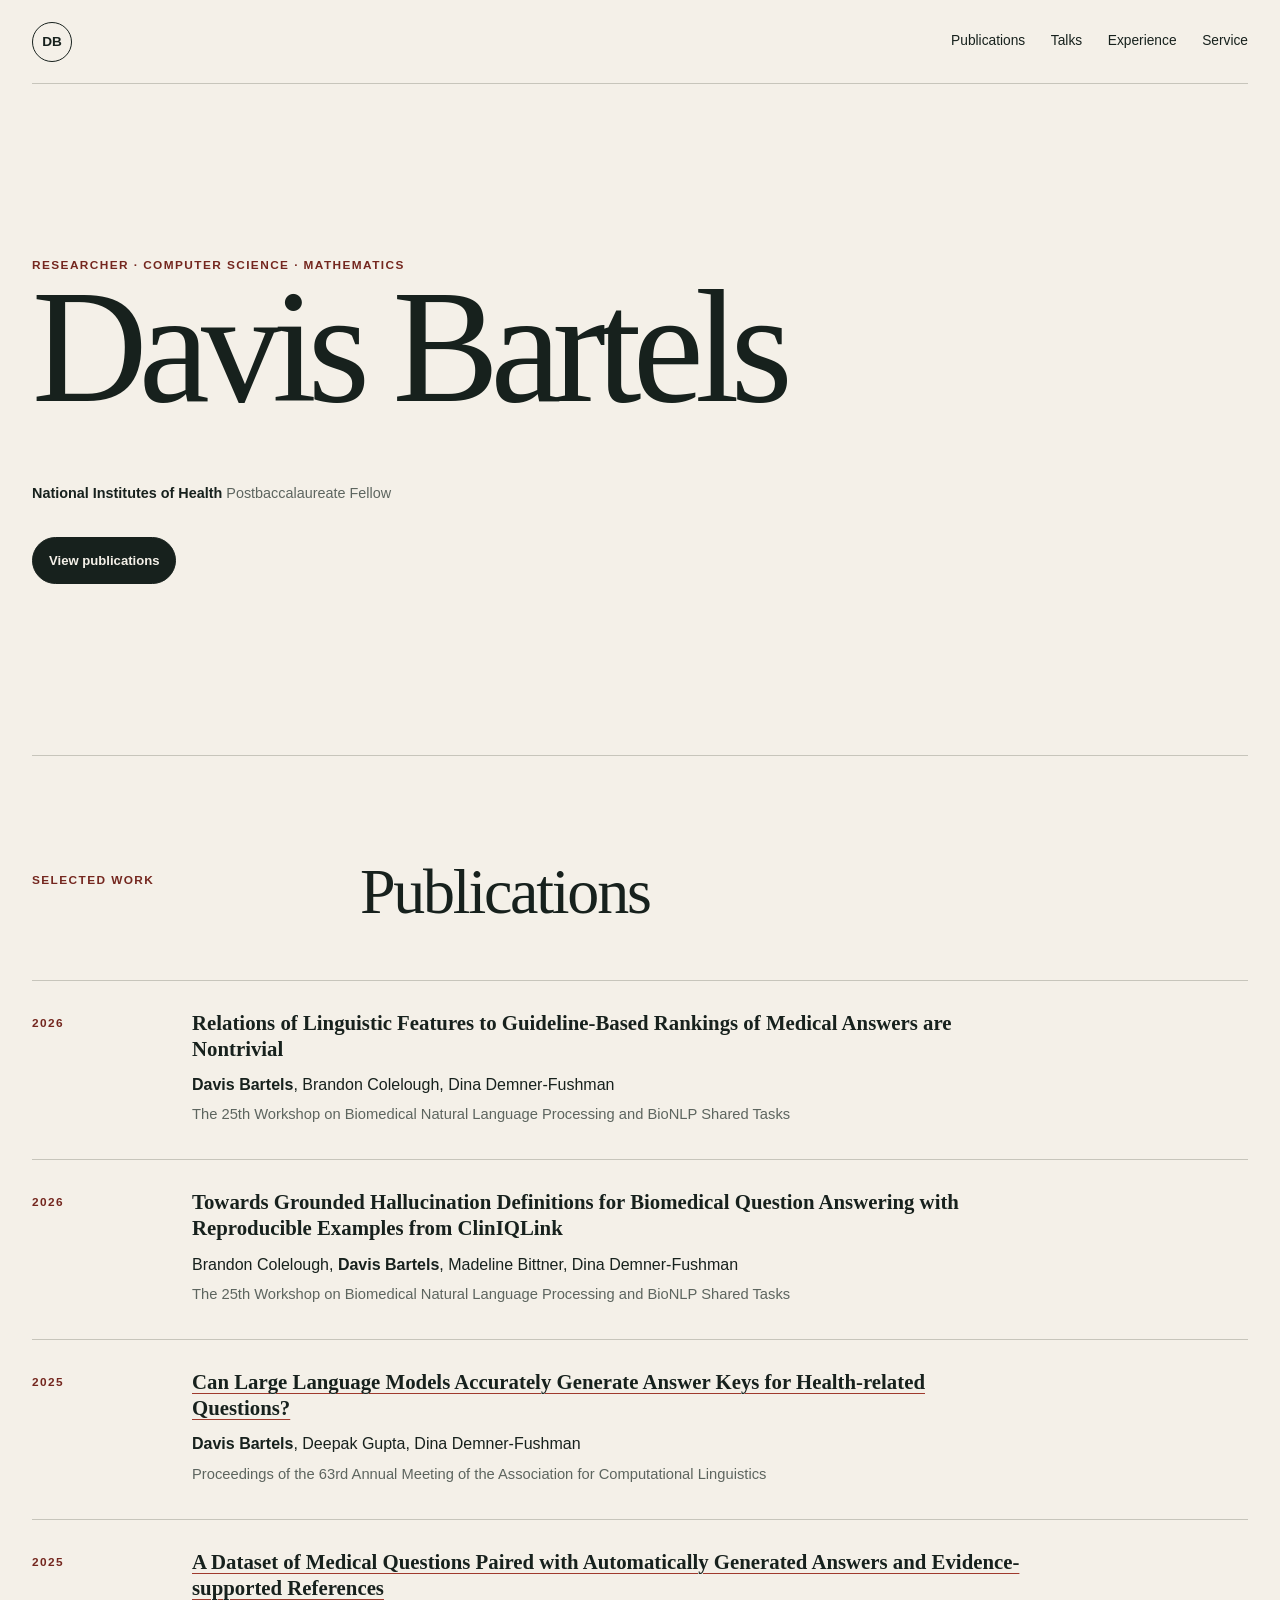
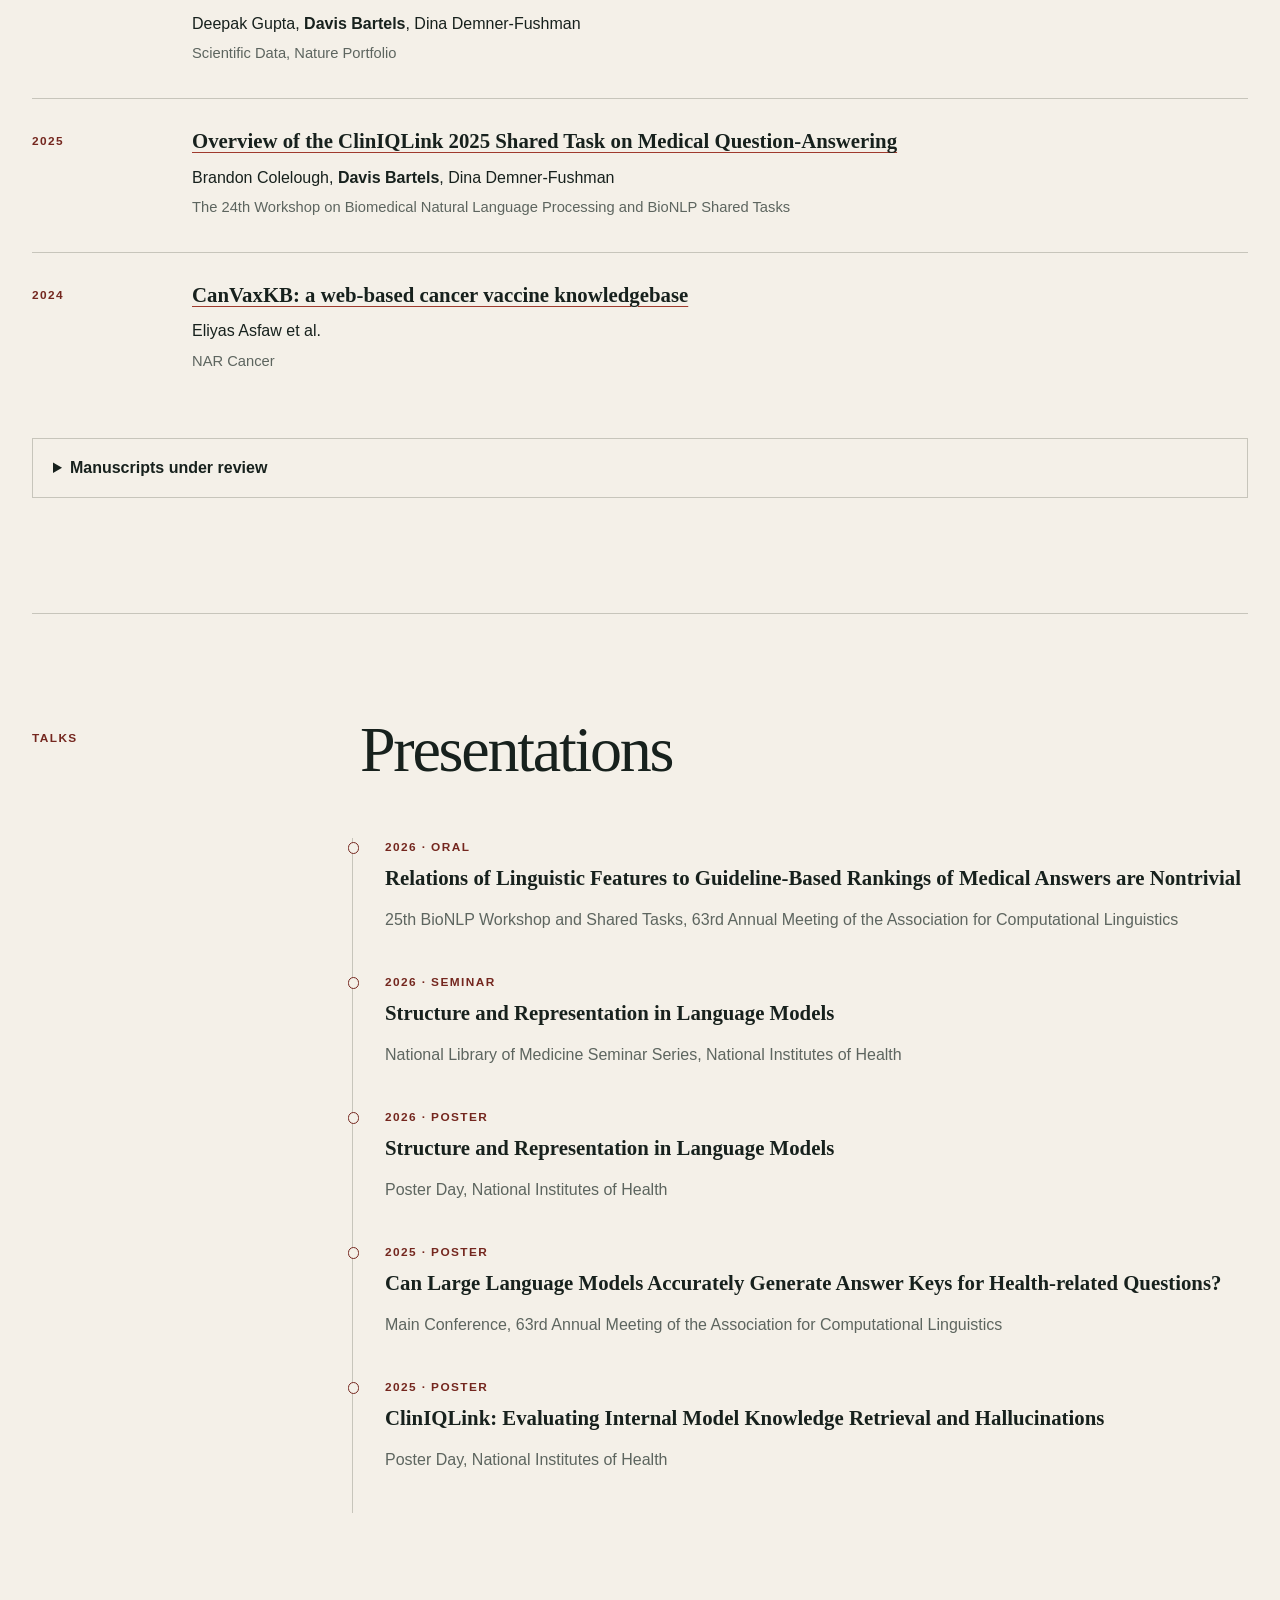
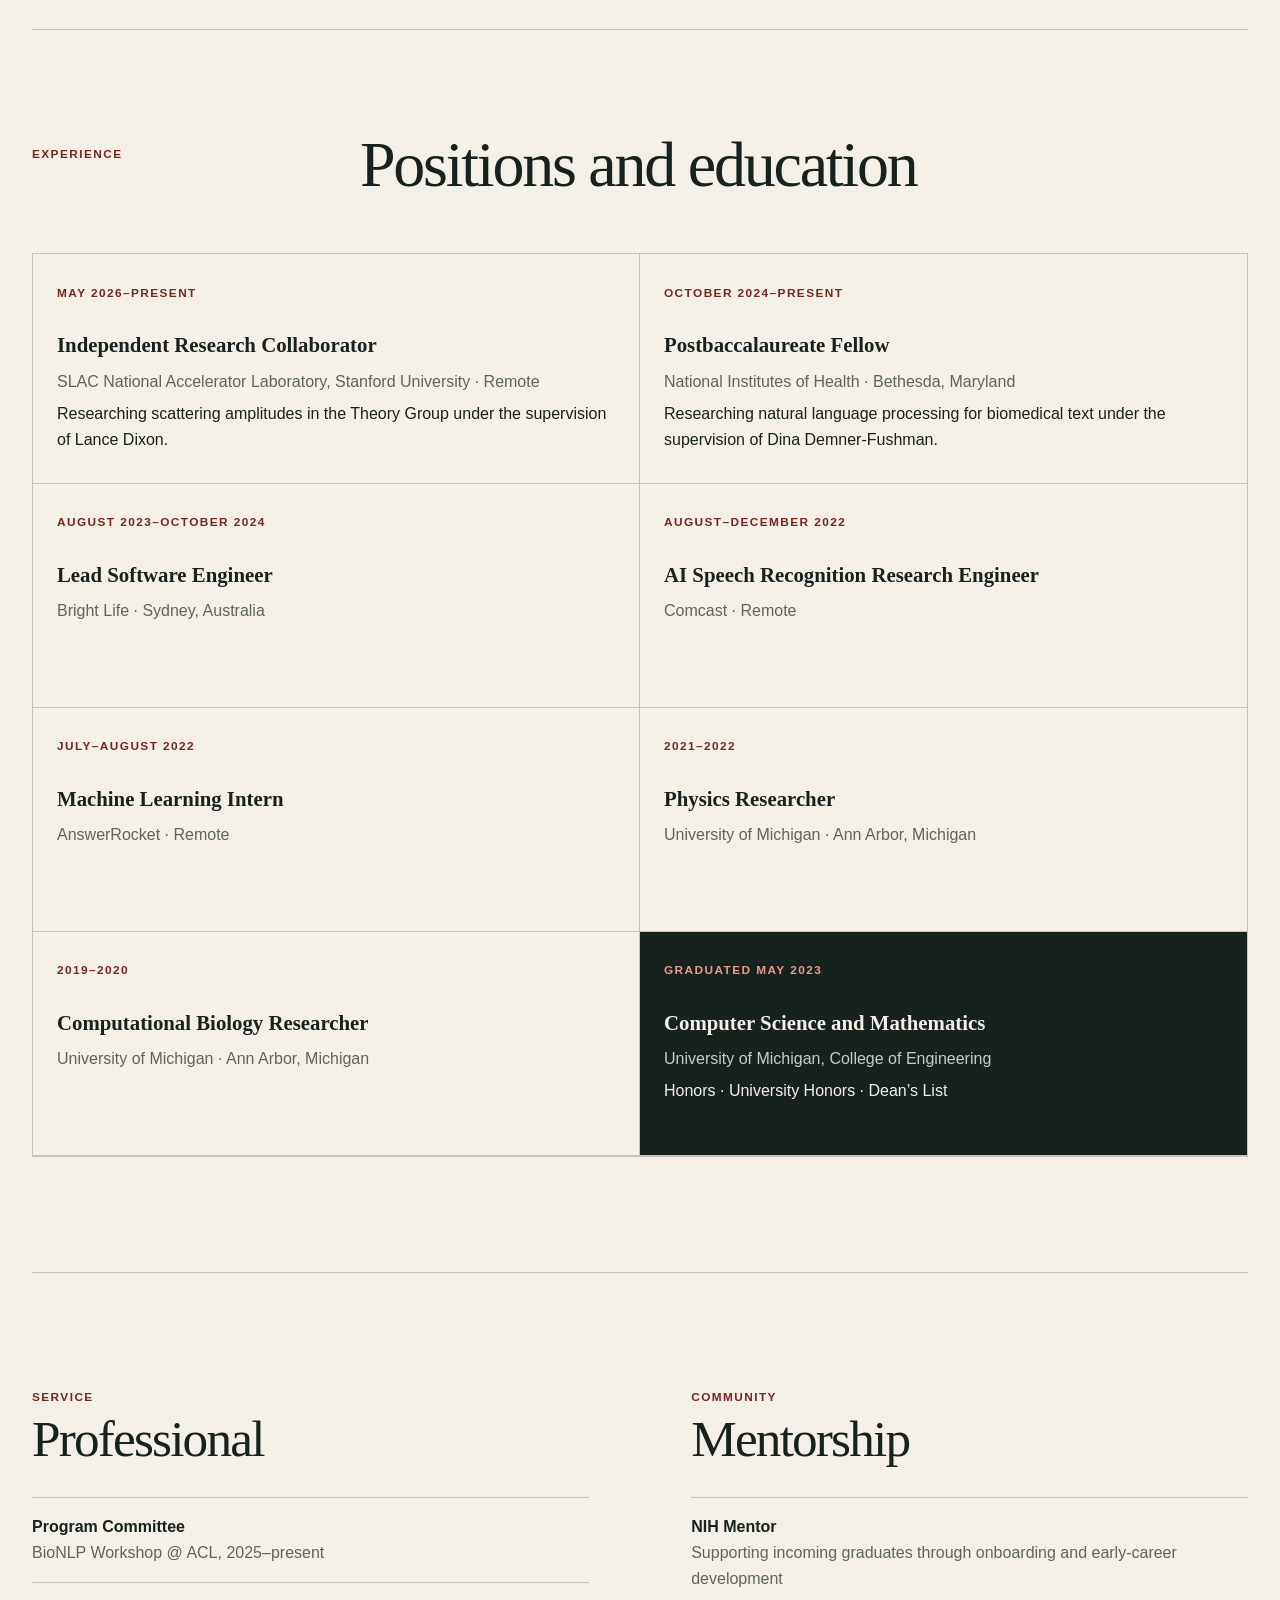
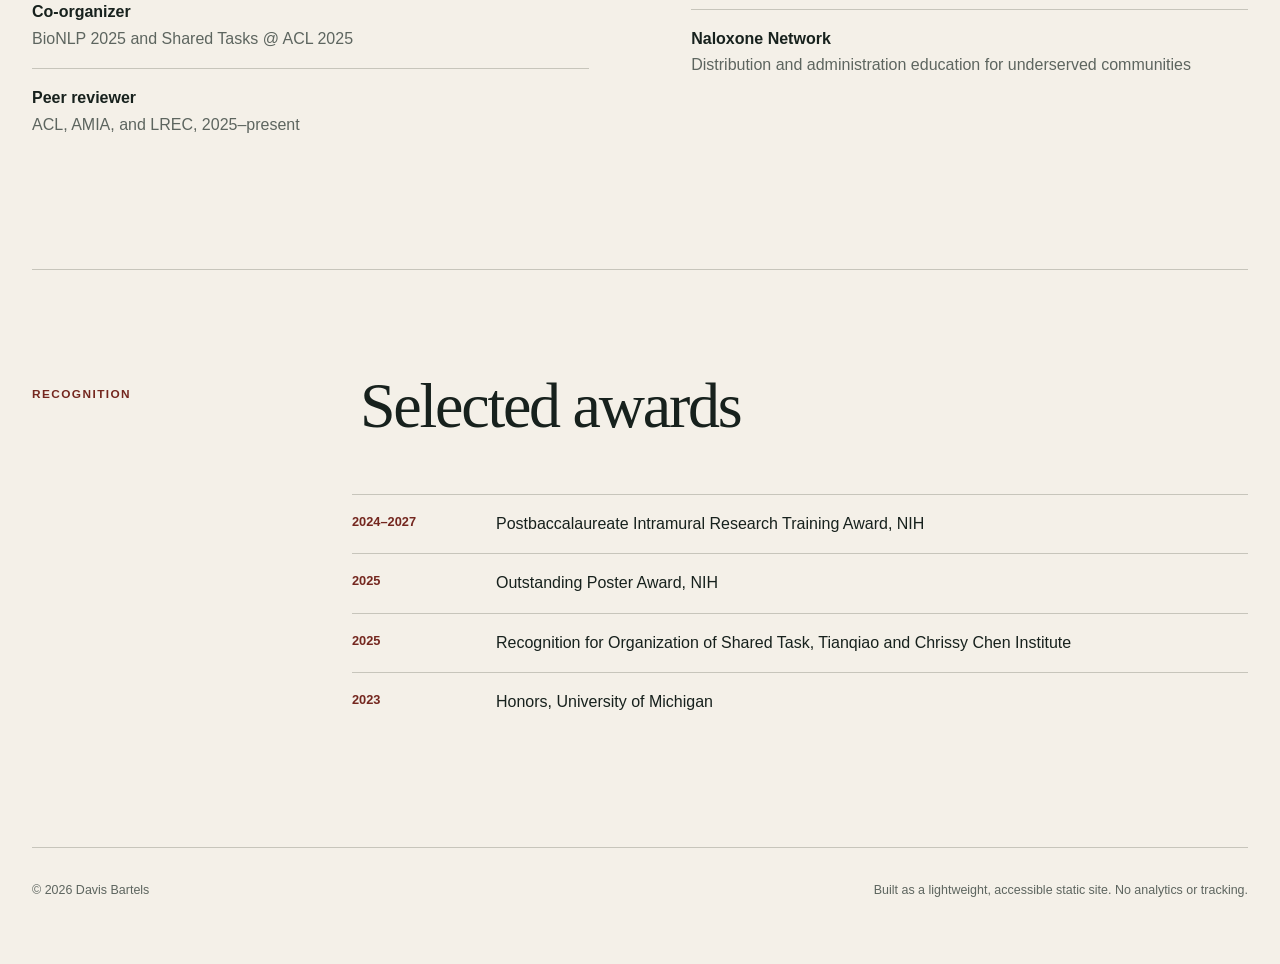
==== index.html @ d1b4a0ef "Add files via upload" ====
<!doctype html>
<html lang="en">
<head>
  <meta charset="utf-8">
  <meta name="viewport" content="width=device-width, initial-scale=1">
  <meta name="description" content="Research profile of Davis Bartels: biomedical natural language processing, trustworthy language models, and theoretical physics.">
  <meta name="robots" content="noindex, nofollow, noarchive, nosnippet, noimageindex">
  <meta name="googlebot" content="noindex, nofollow, noarchive, nosnippet, noimageindex">
  <meta name="bingbot" content="noindex, nofollow, noarchive, nosnippet, noimageindex">
  <meta name="referrer" content="strict-origin-when-cross-origin">
  <meta http-equiv="Permissions-Policy" content="camera=(), microphone=(), geolocation=(), interest-cohort=()">
  <meta name="color-scheme" content="light dark">
  <title>Davis Bartels | Research</title>
  <link rel="stylesheet" href="styles.css">
</head>
<body>
  <a class="skip-link" href="#main">Skip to content</a>
  <header class="site-header">
    <a class="wordmark" href="#top" aria-label="Davis Bartels, home">DB</a>
    <nav aria-label="Primary navigation">
      <a href="#publications">Publications</a>
      <a href="#talks">Talks</a>
      <a href="#experience">Experience</a>
      <a href="#service">Service</a>
    </nav>
  </header>

  <main id="main">
    <section class="hero" id="top" aria-labelledby="hero-title">
      <p class="eyebrow">Researcher · Computer science · Mathematics</p>
      <h1 id="hero-title">Davis Bartels</h1>
      <div class="affiliations" aria-label="Current affiliations">
        <p><span>National Institutes of Health</span> Postbaccalaureate Fellow</p>
      </div>
      <div class="hero-actions">
        <a class="button primary" href="#publications">View publications</a>
      </div>
    </section>

    <section class="section" id="publications" aria-labelledby="publications-title">
      <div class="section-heading">
        <p class="kicker">Selected work</p>
        <h2 id="publications-title">Publications</h2>
      </div>
      <ol class="publication-list">
        <li>
          <p class="pub-year">2026</p>
          <div>
            <h3>Relations of Linguistic Features to Guideline-Based Rankings of Medical Answers are Nontrivial</h3>
            <p><strong>Davis Bartels</strong>, Brandon Colelough, Dina Demner-Fushman</p>
            <p class="venue">The 25th Workshop on Biomedical Natural Language Processing and BioNLP Shared Tasks</p>
          </div>
        </li>
        <li>
          <p class="pub-year">2026</p>
          <div>
            <h3>Towards Grounded Hallucination Definitions for Biomedical Question Answering with Reproducible Examples from ClinIQLink</h3>
            <p>Brandon Colelough, <strong>Davis Bartels</strong>, Madeline Bittner, Dina Demner-Fushman</p>
            <p class="venue">The 25th Workshop on Biomedical Natural Language Processing and BioNLP Shared Tasks</p>
          </div>
        </li>
        <li>
          <p class="pub-year">2025</p>
          <div>
            <h3><a href="https://aclanthology.org/2025.acl-short.28/" rel="noopener noreferrer">Can Large Language Models Accurately Generate Answer Keys for Health-related Questions?</a></h3>
            <p><strong>Davis Bartels</strong>, Deepak Gupta, Dina Demner-Fushman</p>
            <p class="venue">Proceedings of the 63rd Annual Meeting of the Association for Computational Linguistics</p>
          </div>
        </li>
        <li>
          <p class="pub-year">2025</p>
          <div>
            <h3><a href="https://www.nature.com/articles/s41597-025-05336-3" rel="noopener noreferrer">A Dataset of Medical Questions Paired with Automatically Generated Answers and Evidence-supported References</a></h3>
            <p>Deepak Gupta, <strong>Davis Bartels</strong>, Dina Demner-Fushman</p>
            <p class="venue">Scientific Data, Nature Portfolio</p>
          </div>
        </li>
        <li>
          <p class="pub-year">2025</p>
          <div>
            <h3><a href="https://aclanthology.org/2025.bionlp-1.32/" rel="noopener noreferrer">Overview of the ClinIQLink 2025 Shared Task on Medical Question-Answering</a></h3>
            <p>Brandon Colelough, <strong>Davis Bartels</strong>, Dina Demner-Fushman</p>
            <p class="venue">The 24th Workshop on Biomedical Natural Language Processing and BioNLP Shared Tasks</p>
          </div>
        </li>
        <li>
          <p class="pub-year">2024</p>
          <div>
            <h3><a href="https://doi.org/10.1093/narcan/zcad060" rel="noopener noreferrer">CanVaxKB: a web-based cancer vaccine knowledgebase</a></h3>
            <p>Eliyas Asfaw et al.</p>
            <p class="venue">NAR Cancer</p>
          </div>
        </li>
      </ol>

      <details class="under-review">
        <summary>Manuscripts under review</summary>
        <div>
          <p><em>Beyond the Prompt: Approaches to Knowledge Boundary Detection in Large Language Models—A Systematic Literature Review.</em> Brandon Colelough, <strong>Davis Bartels</strong>, et al. Submitted to IEEE Transactions on Neural Networks and Learning Systems.</p>
          <p><em>BioACE: An Automated Framework for Biomedical Answer and Citation Evaluations.</em> Deepak Gupta, <strong>Davis Bartels</strong>, Dina Demner-Fushman. Submitted to Nature Machine Intelligence.</p>
          <p><em>ClinIQLink: A Neuro-Symbolic Pipeline for QA Generation with Crowd-Sourced Human-in-the-Loop Verification.</em> Brandon Colelough, <strong>Davis Bartels</strong>, Dina Demner-Fushman. Submitted to IJCAI-ECAI.</p>
        </div>
      </details>
    </section>

    <section class="section" id="talks" aria-labelledby="talks-title">
      <div class="section-heading">
        <p class="kicker">Talks</p>
        <h2 id="talks-title">Presentations</h2>
      </div>
      <div class="timeline">
        <article>
          <p class="timeline-date">2026 · Oral</p>
          <h3>Relations of Linguistic Features to Guideline-Based Rankings of Medical Answers are Nontrivial</h3>
          <p>25th BioNLP Workshop and Shared Tasks, 63rd Annual Meeting of the Association for Computational Linguistics</p>
        </article>
        <article>
          <p class="timeline-date">2026 · Seminar</p>
          <h3>Structure and Representation in Language Models</h3>
          <p>National Library of Medicine Seminar Series, National Institutes of Health</p>
        </article>
        <article>
          <p class="timeline-date">2026 · Poster</p>
          <h3>Structure and Representation in Language Models</h3>
          <p>Poster Day, National Institutes of Health</p>
        </article>
        <article>
          <p class="timeline-date">2025 · Poster</p>
          <h3>Can Large Language Models Accurately Generate Answer Keys for Health-related Questions?</h3>
          <p>Main Conference, 63rd Annual Meeting of the Association for Computational Linguistics</p>
        </article>
        <article>
          <p class="timeline-date">2025 · Poster</p>
          <h3>ClinIQLink: Evaluating Internal Model Knowledge Retrieval and Hallucinations</h3>
          <p>Poster Day, National Institutes of Health</p>
        </article>
      </div>
    </section>

    <section class="section" id="experience" aria-labelledby="experience-title">
      <div class="section-heading">
        <p class="kicker">Experience</p>
        <h2 id="experience-title">Positions and education</h2>
      </div>
      <div class="positions">
        <article>
          <p class="position-date">May 2026–present</p>
          <h3>Independent Research Collaborator</h3>
          <p class="institution">SLAC National Accelerator Laboratory, Stanford University · Remote</p>
          <p>Researching scattering amplitudes in the Theory Group under the supervision of Lance Dixon.</p>
        </article>
        <article>
          <p class="position-date">October 2024–present</p>
          <h3>Postbaccalaureate Fellow</h3>
          <p class="institution">National Institutes of Health · Bethesda, Maryland</p>
          <p>Researching natural language processing for biomedical text under the supervision of Dina Demner-Fushman.</p>
        </article>
        <article>
          <p class="position-date">August 2023–October 2024</p>
          <h3>Lead Software Engineer</h3>
          <p class="institution">Bright Life · Sydney, Australia</p>
        </article>
        <article>
          <p class="position-date">August–December 2022</p>
          <h3>AI Speech Recognition Research Engineer</h3>
          <p class="institution">Comcast · Remote</p>
        </article>
        <article>
          <p class="position-date">July–August 2022</p>
          <h3>Machine Learning Intern</h3>
          <p class="institution">AnswerRocket · Remote</p>
        </article>
        <article>
          <p class="position-date">2021–2022</p>
          <h3>Physics Researcher</h3>
          <p class="institution">University of Michigan · Ann Arbor, Michigan</p>
        </article>
        <article>
          <p class="position-date">2019–2020</p>
          <h3>Computational Biology Researcher</h3>
          <p class="institution">University of Michigan · Ann Arbor, Michigan</p>
        </article>
        <article class="education-card">
          <p class="position-date">Graduated May 2023</p>
          <h3>Computer Science and Mathematics</h3>
          <p class="institution">University of Michigan, College of Engineering</p>
          <p>Honors · University Honors · Dean’s List</p>
        </article>
      </div>
    </section>

    <section class="section split" id="service" aria-labelledby="service-title">
      <div>
        <div class="section-heading compact">
          <p class="kicker">Service</p>
          <h2 id="service-title">Professional</h2>
        </div>
        <ul class="clean-list">
          <li><span>Program Committee</span> BioNLP Workshop @ ACL, 2025–present</li>
          <li><span>Co-organizer</span> BioNLP 2025 and Shared Tasks @ ACL 2025</li>
          <li><span>Peer reviewer</span> ACL, AMIA, and LREC, 2025–present</li>
        </ul>
      </div>
      <div>
        <div class="section-heading compact">
          <p class="kicker">Community</p>
          <h2>Mentorship</h2>
        </div>
        <ul class="clean-list">
          <li><span>NIH Mentor</span> Supporting incoming graduates through onboarding and early-career development</li>
          <li><span>Naloxone Network</span> Distribution and administration education for underserved communities</li>
        </ul>
      </div>
    </section>

    <section class="section recognition" aria-labelledby="recognition-title">
      <div class="section-heading">
        <p class="kicker">Recognition</p>
        <h2 id="recognition-title">Selected awards</h2>
      </div>
      <ul class="award-list">
        <li><span>2024–2027</span> Postbaccalaureate Intramural Research Training Award, NIH</li>
        <li><span>2025</span> Outstanding Poster Award, NIH</li>
        <li><span>2025</span> Recognition for Organization of Shared Task, Tianqiao and Chrissy Chen Institute</li>
        <li><span>2023</span> Honors, University of Michigan</li>
      </ul>
    </section>
  </main>

  <footer>
    <p>© <span id="year"></span> Davis Bartels</p>
    <p>Built as a lightweight, accessible static site. No analytics or tracking.</p>
  </footer>

  <script src="script.js"></script>
</body>
</html>
---- styles.css ----
:root {
  --paper: #f4f0e8;
  --ink: #17211d;
  --muted: #5d655f;
  --line: #c7c5bb;
  --accent: #9f3a2d;
  --accent-dark: #74271f;
  --panel: #e8e4da;
  --max: 76rem;
  --serif: Georgia, "Times New Roman", serif;
  --sans: Inter, ui-sans-serif, -apple-system, BlinkMacSystemFont, "Segoe UI", sans-serif;
}

* { box-sizing: border-box; }
html { scroll-behavior: smooth; }
body {
  margin: 0;
  background: var(--paper);
  color: var(--ink);
  font: 1rem/1.65 var(--sans);
  text-rendering: optimizeLegibility;
}
a { color: inherit; text-decoration-color: var(--accent); text-underline-offset: .2em; }
a:hover { color: var(--accent-dark); }
button, a { -webkit-tap-highlight-color: transparent; }
:focus-visible { outline: 3px solid var(--accent); outline-offset: 4px; }
.skip-link { position: fixed; left: 1rem; top: -5rem; z-index: 20; padding: .75rem 1rem; background: var(--ink); color: var(--paper); }
.skip-link:focus { top: 1rem; }

.site-header {
  position: relative;
  z-index: 10;
  display: flex;
  align-items: center;
  justify-content: space-between;
  width: min(calc(100% - 2rem), var(--max));
  margin: 0 auto;
  padding: 1.35rem 0;
  border-bottom: 1px solid var(--line);
}
.wordmark { display: grid; place-items: center; width: 2.5rem; height: 2.5rem; border: 1px solid var(--ink); border-radius: 50%; font: 700 .85rem/1 var(--sans); text-decoration: none; }
nav { display: flex; gap: clamp(.75rem, 2vw, 1.75rem); font-size: .86rem; }
nav a { text-decoration: none; }

main, footer { width: min(calc(100% - 2rem), var(--max)); margin-inline: auto; }
.hero { min-height: 42rem; display: flex; flex-direction: column; justify-content: center; padding: clamp(5rem, 10vw, 9rem) 0; border-bottom: 1px solid var(--line); }
.eyebrow, .kicker, .timeline-date, .position-date, .pub-year { margin: 0; color: var(--accent-dark); font-size: .74rem; font-weight: 750; letter-spacing: .12em; text-transform: uppercase; }
h1 { max-width: 10ch; margin: .2rem 0 1.5rem; font: 500 clamp(4rem, 13vw, 10rem)/.87 var(--serif); letter-spacing: -.055em; }
.lede { max-width: 58rem; margin: 0; font: 400 clamp(1.25rem, 2.4vw, 2rem)/1.4 var(--serif); }
.affiliations { display: flex; flex-wrap: wrap; gap: .5rem 2rem; margin-top: 2.5rem; color: var(--muted); font-size: .9rem; }
.affiliations p { margin: 0; }
.affiliations span { color: var(--ink); font-weight: 700; }
.hero-actions { display: flex; flex-wrap: wrap; gap: .75rem; margin-top: 2rem; }
.button { display: inline-flex; align-items: center; justify-content: center; min-height: 2.9rem; padding: .65rem 1rem; border: 1px solid var(--ink); background: transparent; color: var(--ink); border-radius: 999px; font: 700 .82rem/1 var(--sans); text-decoration: none; cursor: pointer; }
.button.primary { background: var(--ink); color: var(--paper); }
.button:hover { transform: translateY(-1px); }
.button.primary:hover { background: var(--accent-dark); color: #fff; border-color: var(--accent-dark); }

.section { padding: clamp(4.5rem, 9vw, 8rem) 0; border-bottom: 1px solid var(--line); scroll-margin-top: 1rem; }
.section-heading { display: grid; grid-template-columns: minmax(7rem, 1fr) 3fr; gap: 2rem; align-items: start; margin-bottom: 3.5rem; }
.section-heading h2 { margin: -.18em 0 0; font: 500 clamp(2.4rem, 5vw, 5rem)/1 var(--serif); letter-spacing: -.035em; }
.publication-list h3, .timeline h3, .positions h3 { margin: 0 0 .65rem; font: 600 1.3rem/1.25 var(--serif); }

.publication-list { list-style: none; margin: 0; padding: 0; }
.publication-list li { display: grid; grid-template-columns: 8rem 1fr; gap: 2rem; padding: 1.8rem 0; border-top: 1px solid var(--line); }
.publication-list p { margin: .25rem 0; }
.publication-list h3 { max-width: 52rem; }
.publication-list h3 a { text-decoration-thickness: .06em; }
.venue { color: var(--muted); font-size: .92rem; }
.under-review { margin-top: 2rem; border: 1px solid var(--line); }
.under-review summary { padding: 1rem 1.25rem; cursor: pointer; font-weight: 700; }
.under-review div { padding: 0 1.25rem 1rem; color: var(--muted); }

.timeline { margin-left: calc(25% + 1rem); }
.timeline article { position: relative; padding: 0 0 2.5rem 2rem; border-left: 1px solid var(--line); }
.timeline article::before { content: ""; position: absolute; left: -.34rem; top: .25rem; width: .62rem; height: .62rem; background: var(--paper); border: 1px solid var(--accent-dark); border-radius: 50%; }
.timeline h3 { margin-top: .45rem; }
.timeline article > p:last-child { margin-bottom: 0; color: var(--muted); }

.positions { display: grid; grid-template-columns: repeat(2, 1fr); border: 1px solid var(--line); }
.positions article { min-height: 14rem; padding: 1.5rem; border-right: 1px solid var(--line); border-bottom: 1px solid var(--line); }
.positions article:nth-child(even) { border-right: 0; }
.positions h3 { margin-top: 1.8rem; }
.positions p { margin: .35rem 0; }
.institution { color: var(--muted); }
.education-card { background: var(--ink); color: var(--paper); }
.education-card .position-date { color: #e69b8e; }
.education-card .institution { color: #c5cdc8; }

.split { display: grid; grid-template-columns: repeat(2, 1fr); gap: clamp(3rem, 8vw, 7rem); }
.section-heading.compact { display: block; margin-bottom: 2rem; }
.section-heading.compact h2 { margin-top: .35rem; font-size: clamp(2.2rem, 4vw, 4rem); }
.clean-list, .award-list { list-style: none; margin: 0; padding: 0; }
.clean-list li { padding: 1rem 0; border-top: 1px solid var(--line); color: var(--muted); }
.clean-list span { display: block; color: var(--ink); font-weight: 700; }
.award-list { margin-left: calc(25% + 1rem); }
.award-list li { display: grid; grid-template-columns: 8rem 1fr; gap: 1rem; padding: 1rem 0; border-top: 1px solid var(--line); }
.award-list span { color: var(--accent-dark); font-size: .8rem; font-weight: 700; }

footer { display: flex; justify-content: space-between; gap: 2rem; padding: 2rem 0 4rem; color: var(--muted); font-size: .78rem; }
footer p { margin: 0; }

@media (max-width: 760px) {
  nav { display: none; }
  .hero { min-height: auto; }
  .section-heading { display: block; }
  .section-heading .kicker { margin-bottom: 1rem; }
  .positions, .split { grid-template-columns: 1fr; }
  .positions article, .positions article:nth-child(even) { border-right: 0; }
  .publication-list li { grid-template-columns: 1fr; gap: .65rem; }
  .timeline, .award-list { margin-left: 0; }
  footer { flex-direction: column; }
}

@media (prefers-reduced-motion: reduce) {
  html { scroll-behavior: auto; }
  *, *::before, *::after { transition-duration: .01ms !important; animation-duration: .01ms !important; }
}

@media (prefers-color-scheme: dark) {
  :root { --paper: #121713; --ink: #f1efe7; --muted: #adb6af; --line: #3c443e; --accent: #e38d7f; --accent-dark: #f2a99d; --panel: #202721; }
  .education-card { background: #e8e5dc; color: #17211d; }
  .education-card .institution { color: #4f5b54; }
}

@media print {
  .site-header, .hero-actions { display: none; }
  :root { --paper: #fff; --ink: #000; --muted: #333; --line: #aaa; }
  body { font-size: 10pt; }
  .hero { min-height: auto; padding: 2rem 0; }
  .section { padding: 2rem 0; break-inside: avoid; }
}
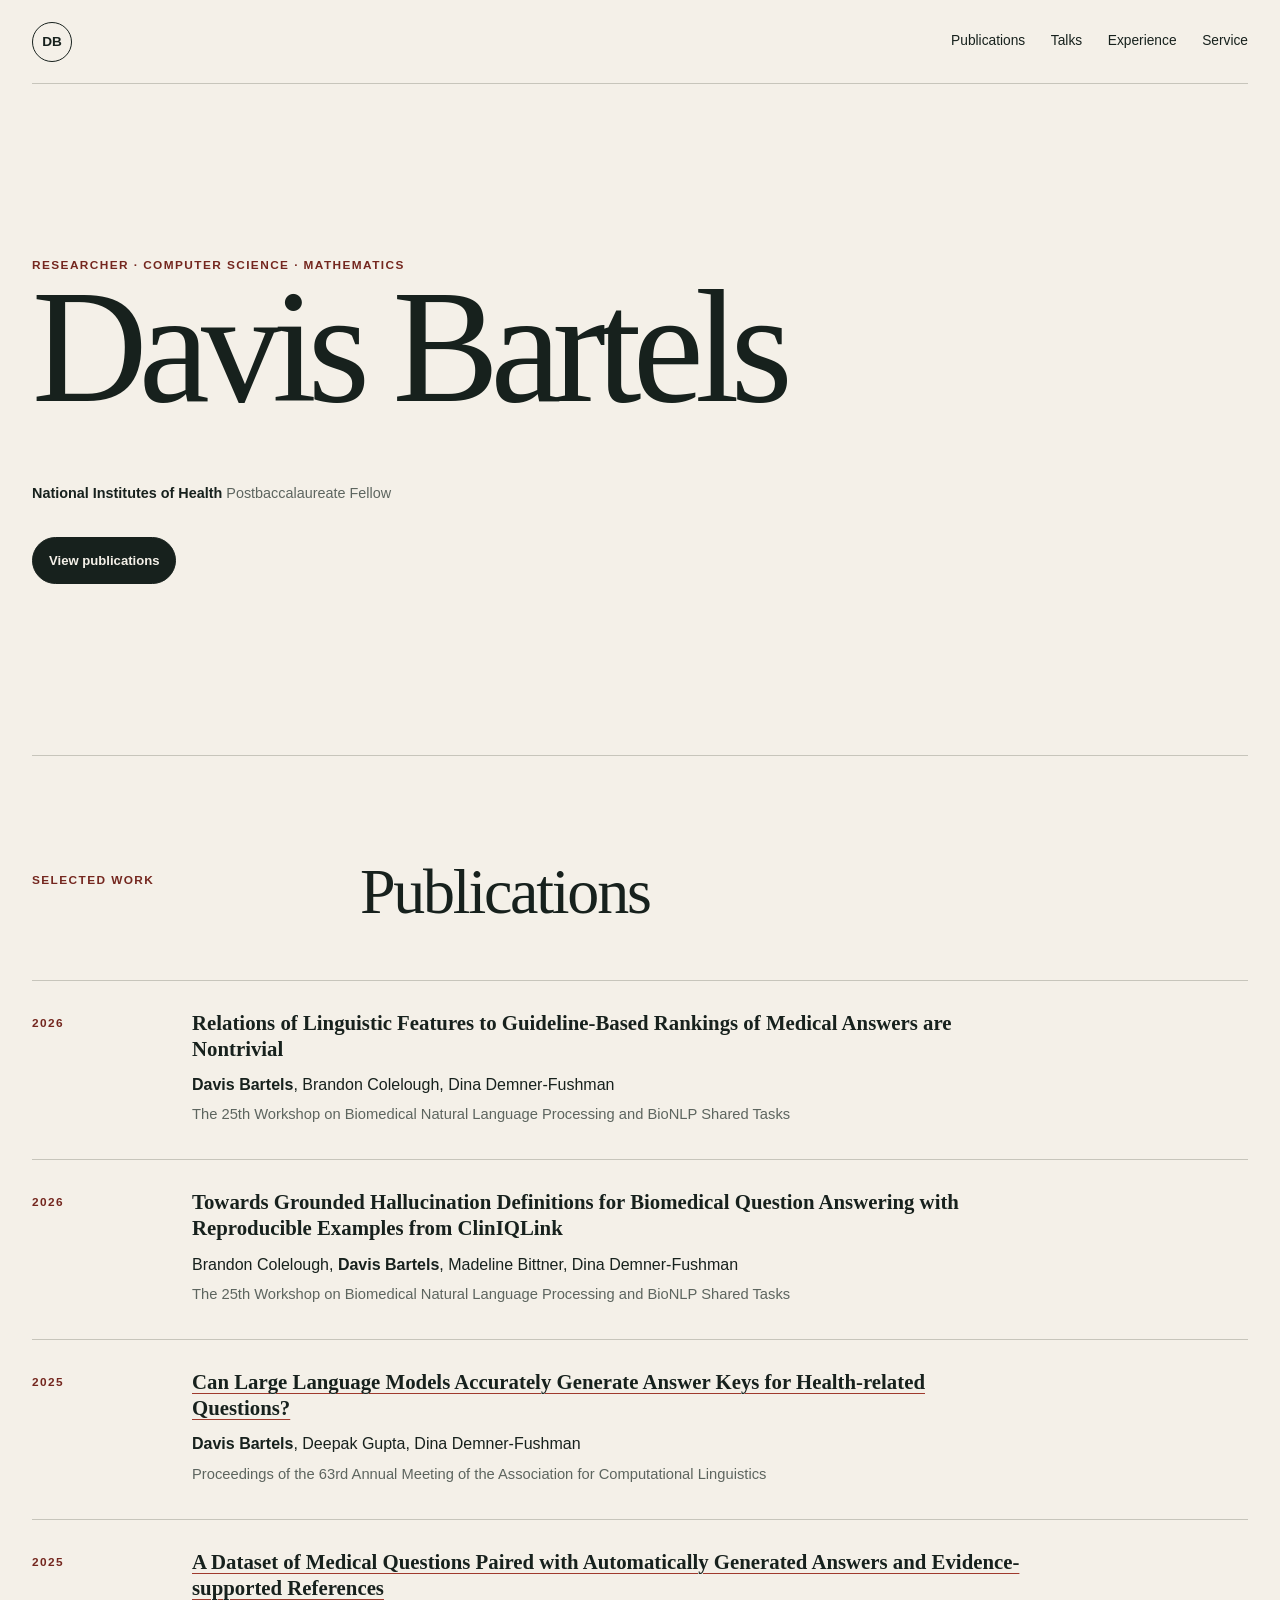
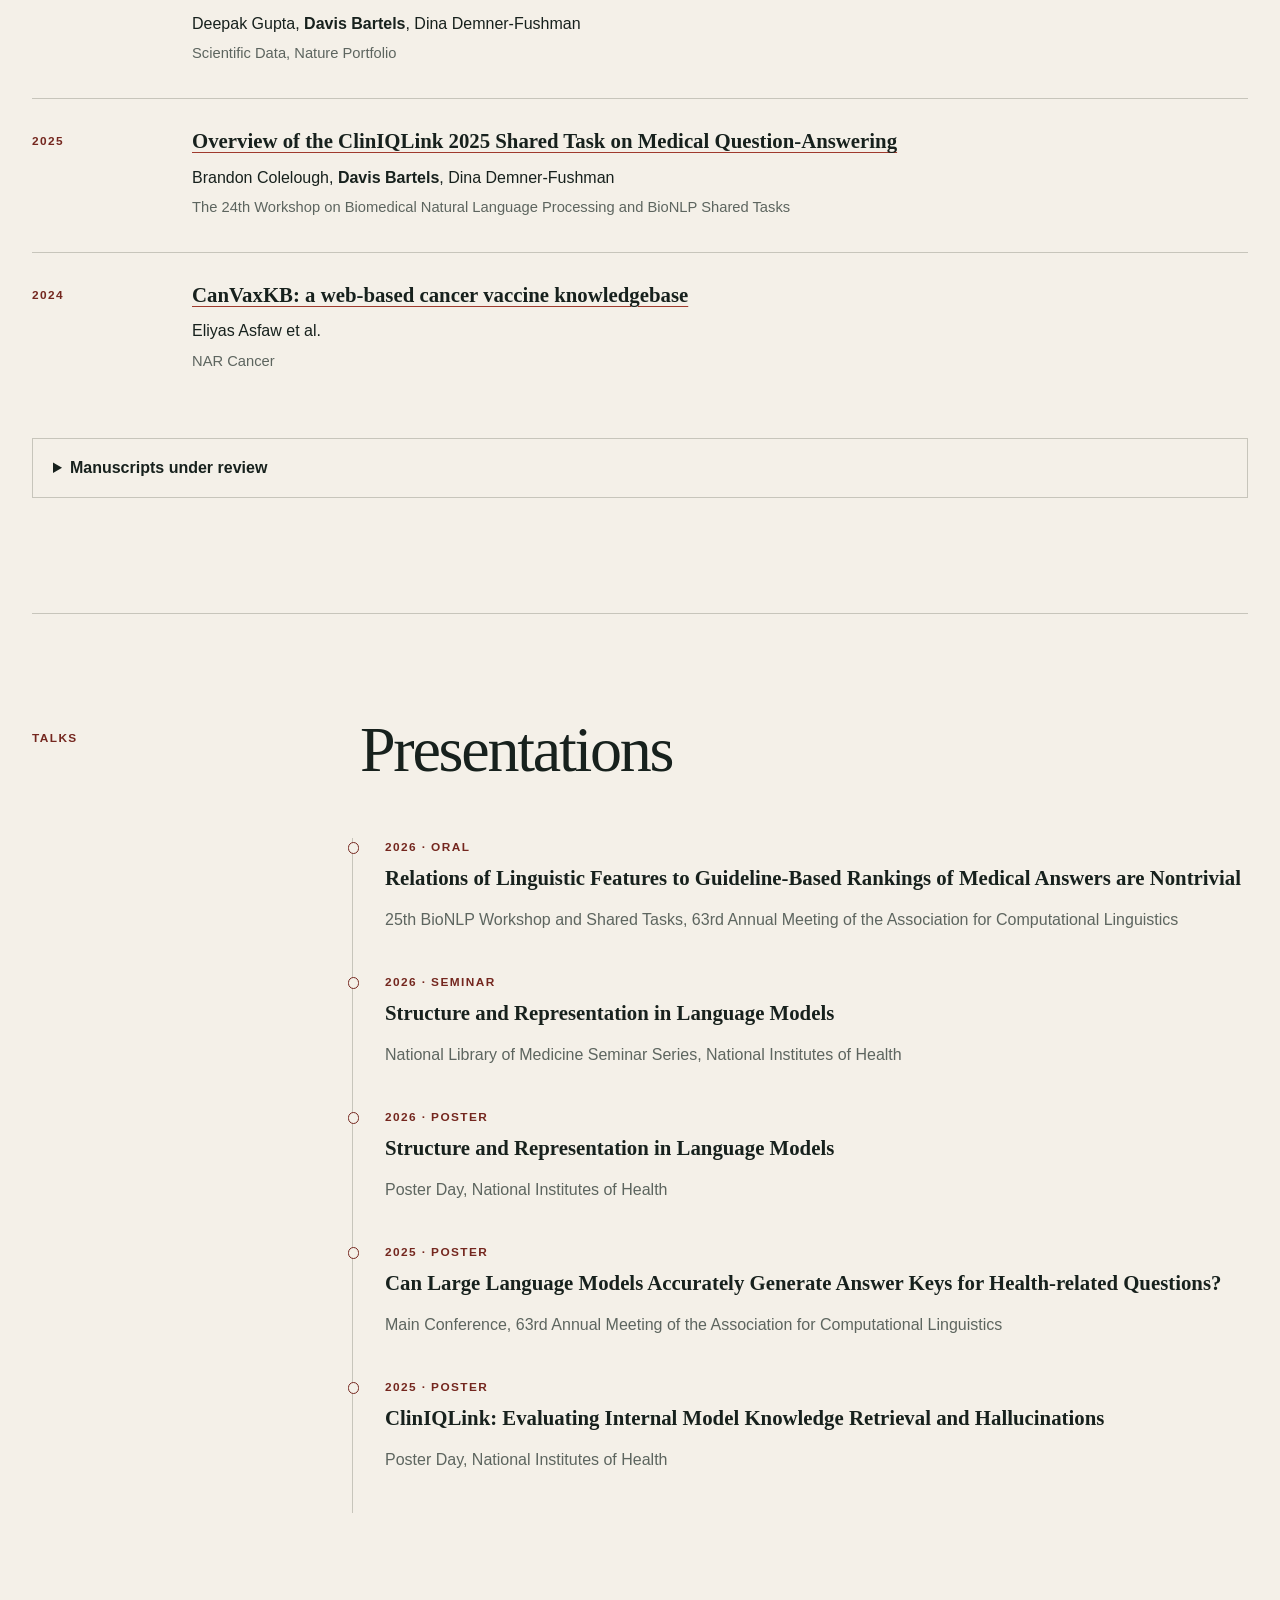
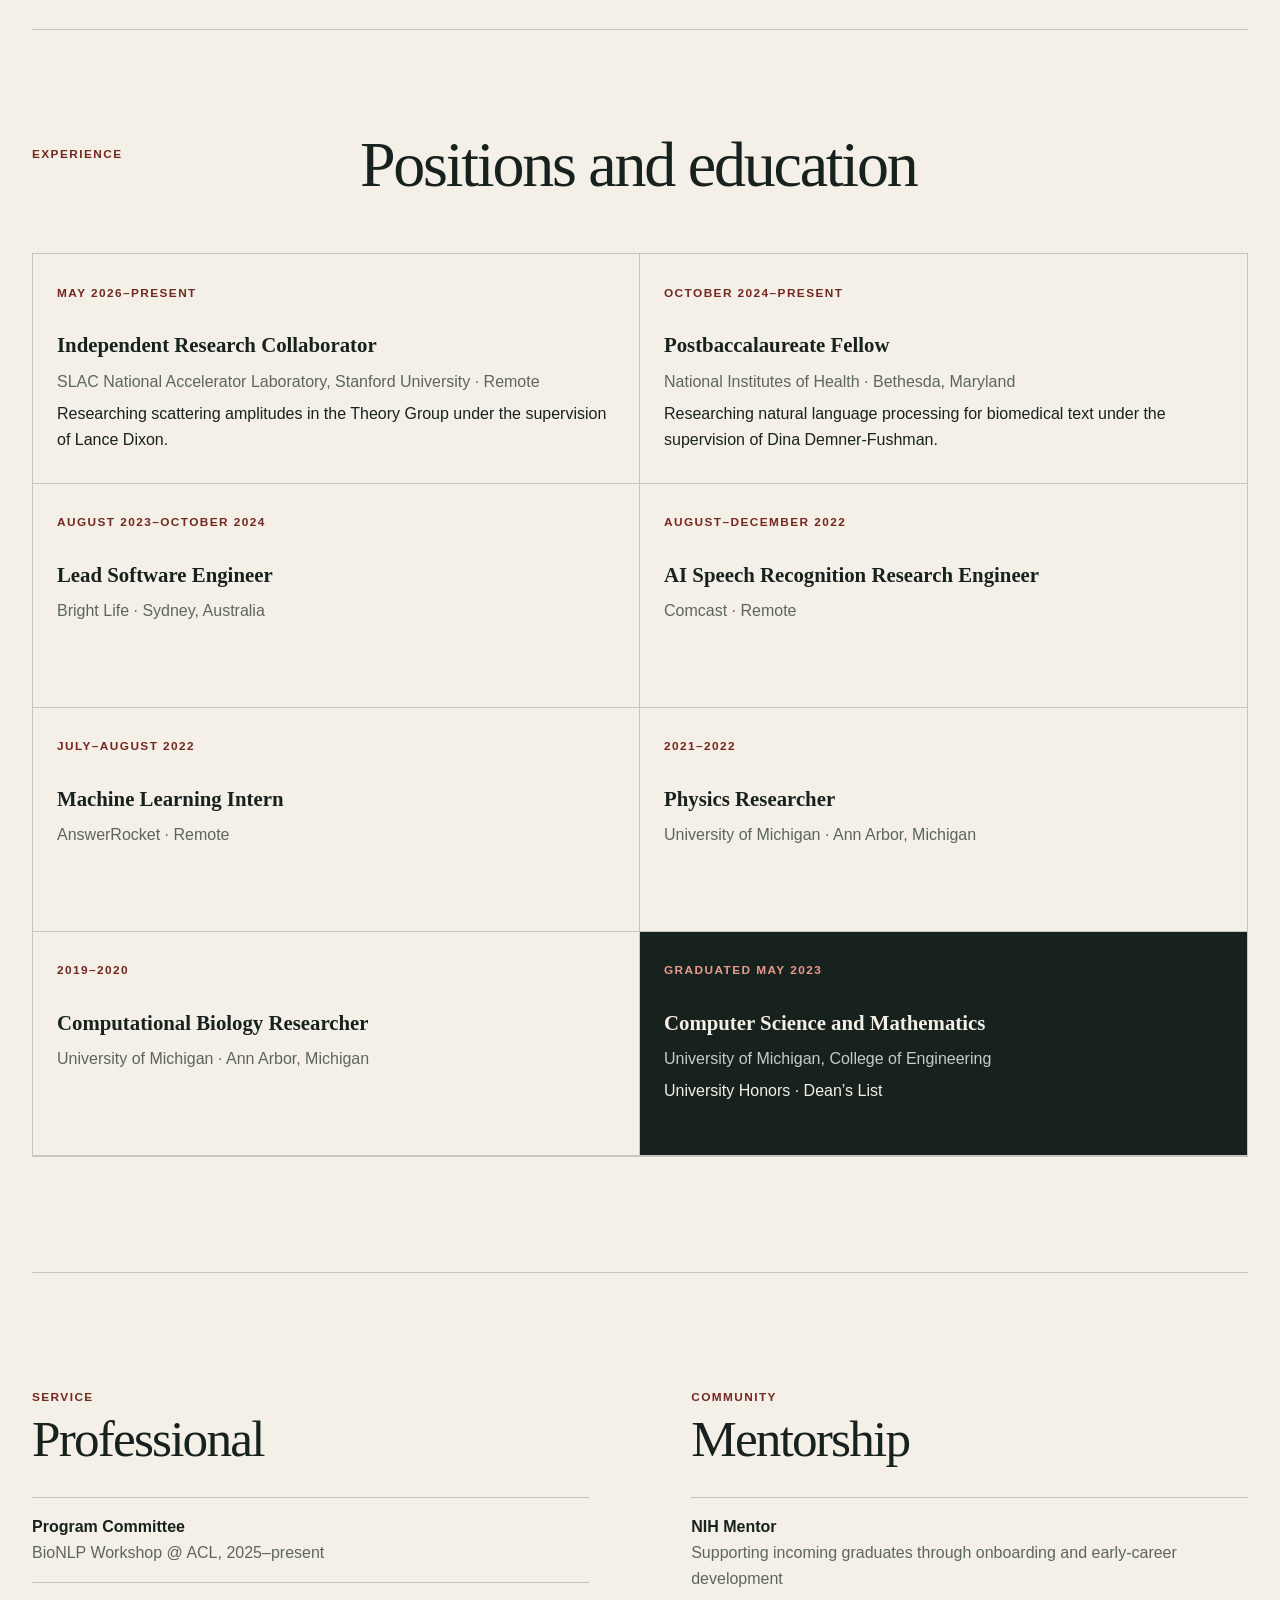
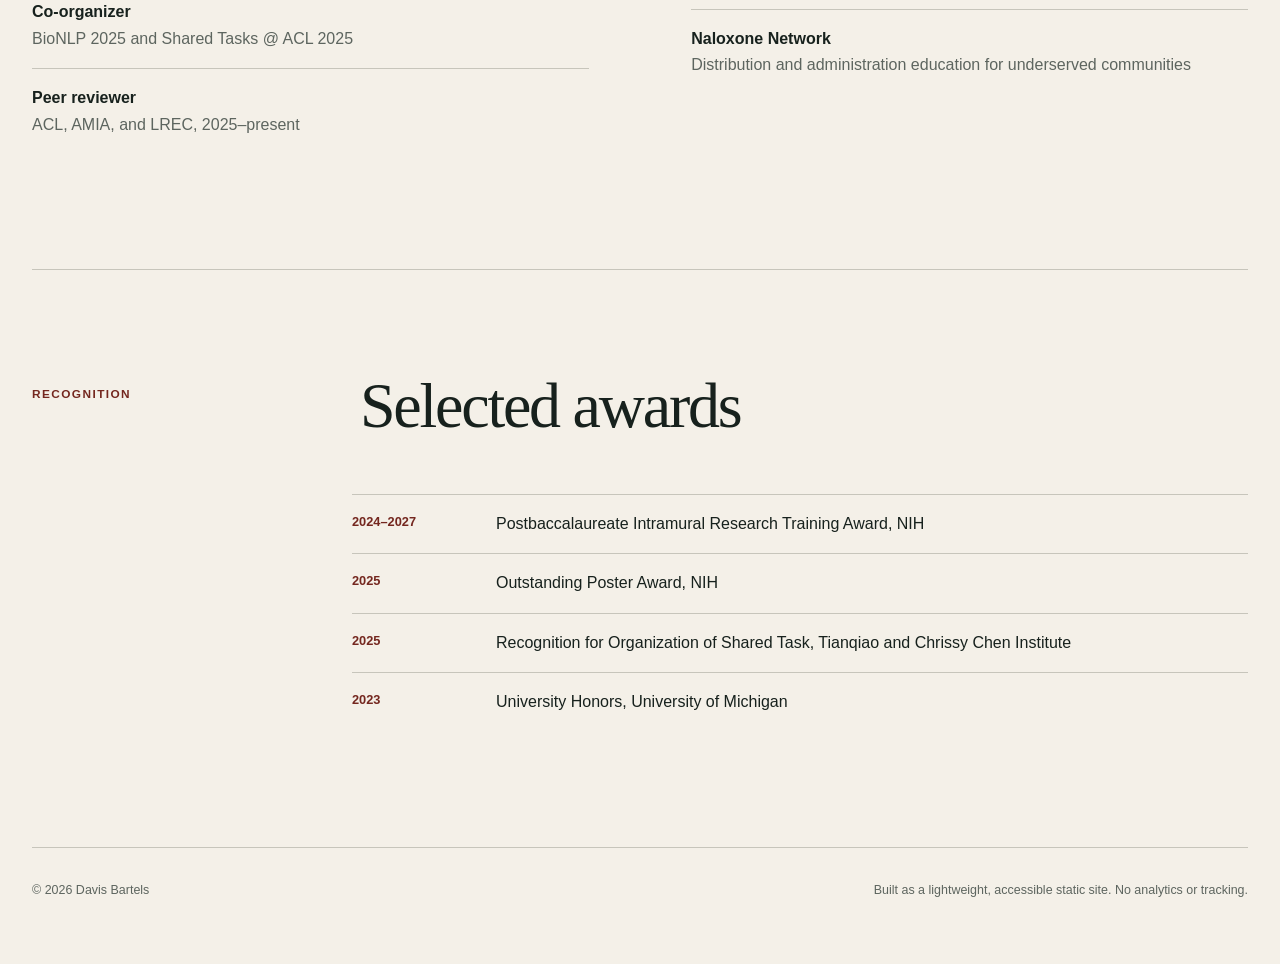
==== commit c0e4b142: "Update index.html" ====
--- a/index.html
+++ b/index.html
@@ -184,7 +184,7 @@
           <p class="position-date">Graduated May 2023</p>
           <h3>Computer Science and Mathematics</h3>
           <p class="institution">University of Michigan, College of Engineering</p>
-          <p>Honors · University Honors · Dean’s List</p>
+          <p>University Honors · Dean’s List</p>
         </article>
       </div>
     </section>
@@ -222,7 +222,7 @@
         <li><span>2024–2027</span> Postbaccalaureate Intramural Research Training Award, NIH</li>
         <li><span>2025</span> Outstanding Poster Award, NIH</li>
         <li><span>2025</span> Recognition for Organization of Shared Task, Tianqiao and Chrissy Chen Institute</li>
-        <li><span>2023</span> Honors, University of Michigan</li>
+        <li><span>2023</span> University Honors, University of Michigan</li>
       </ul>
     </section>
   </main>
